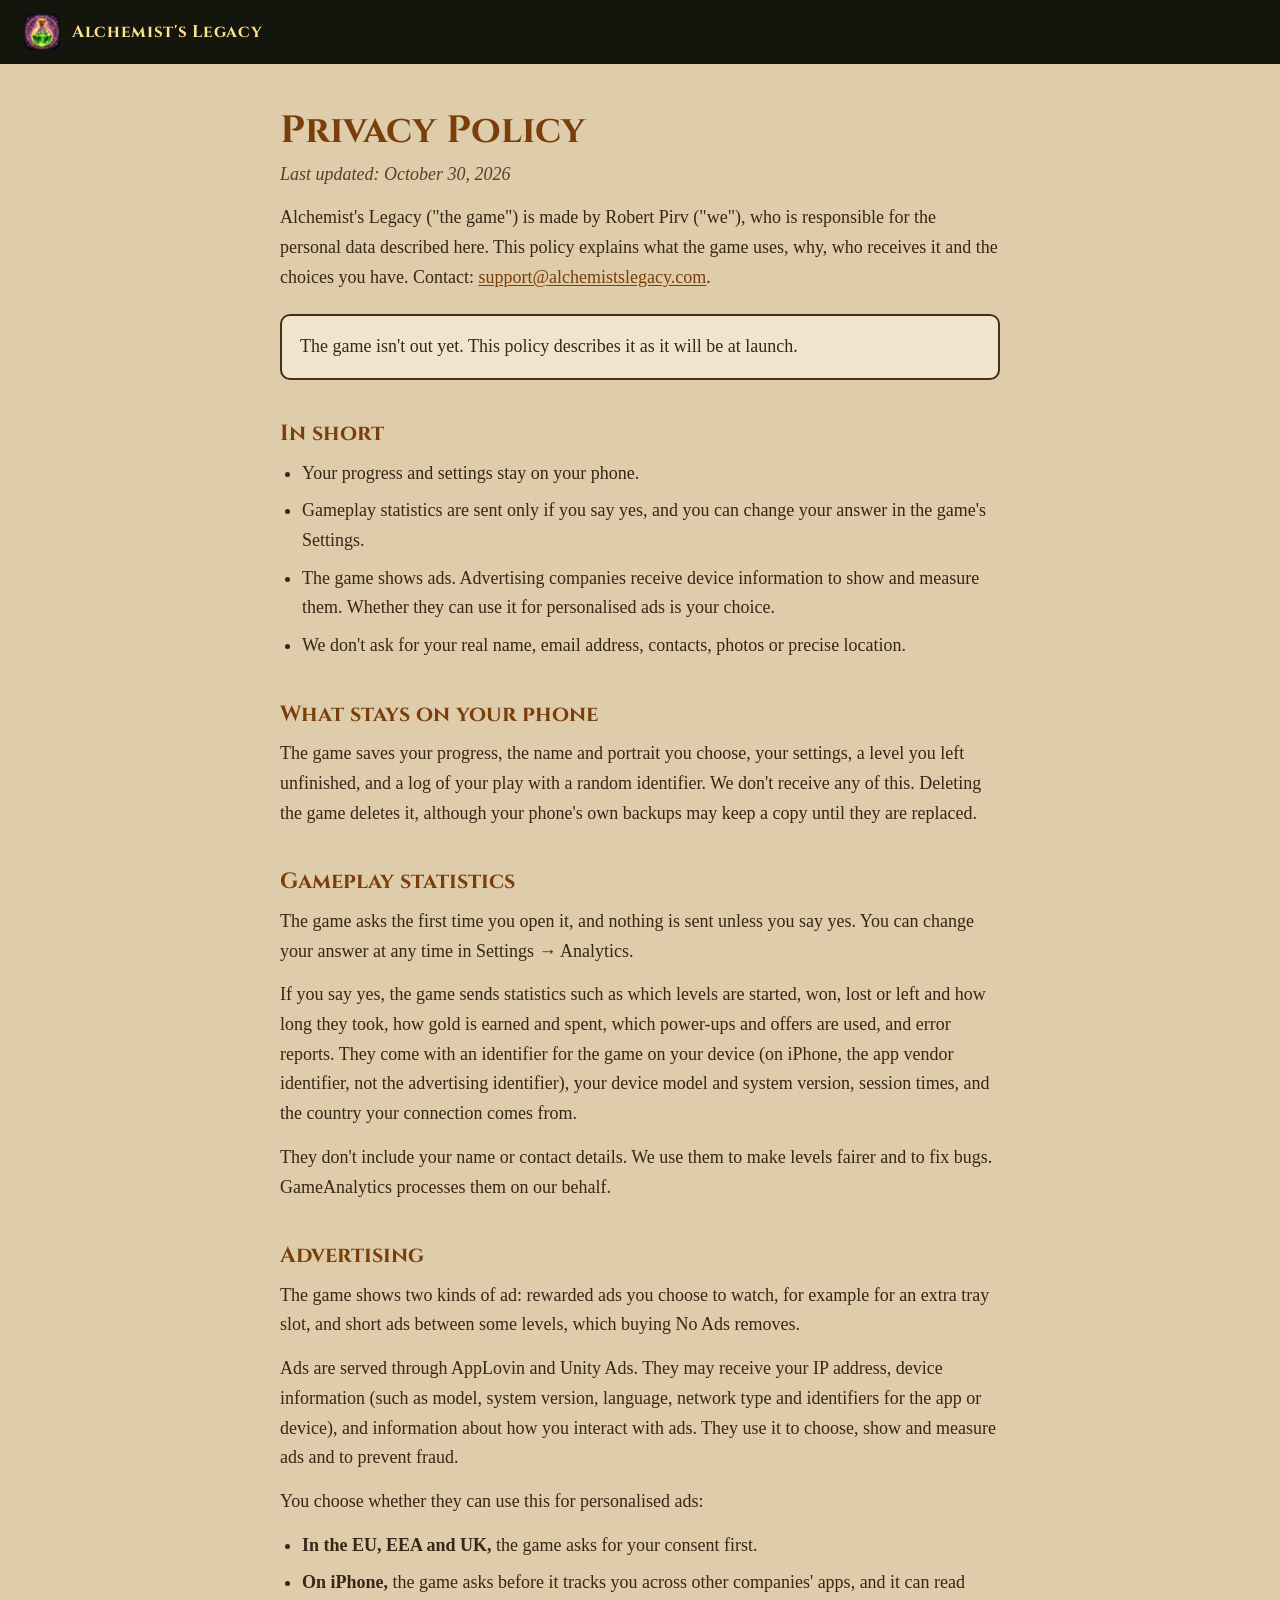
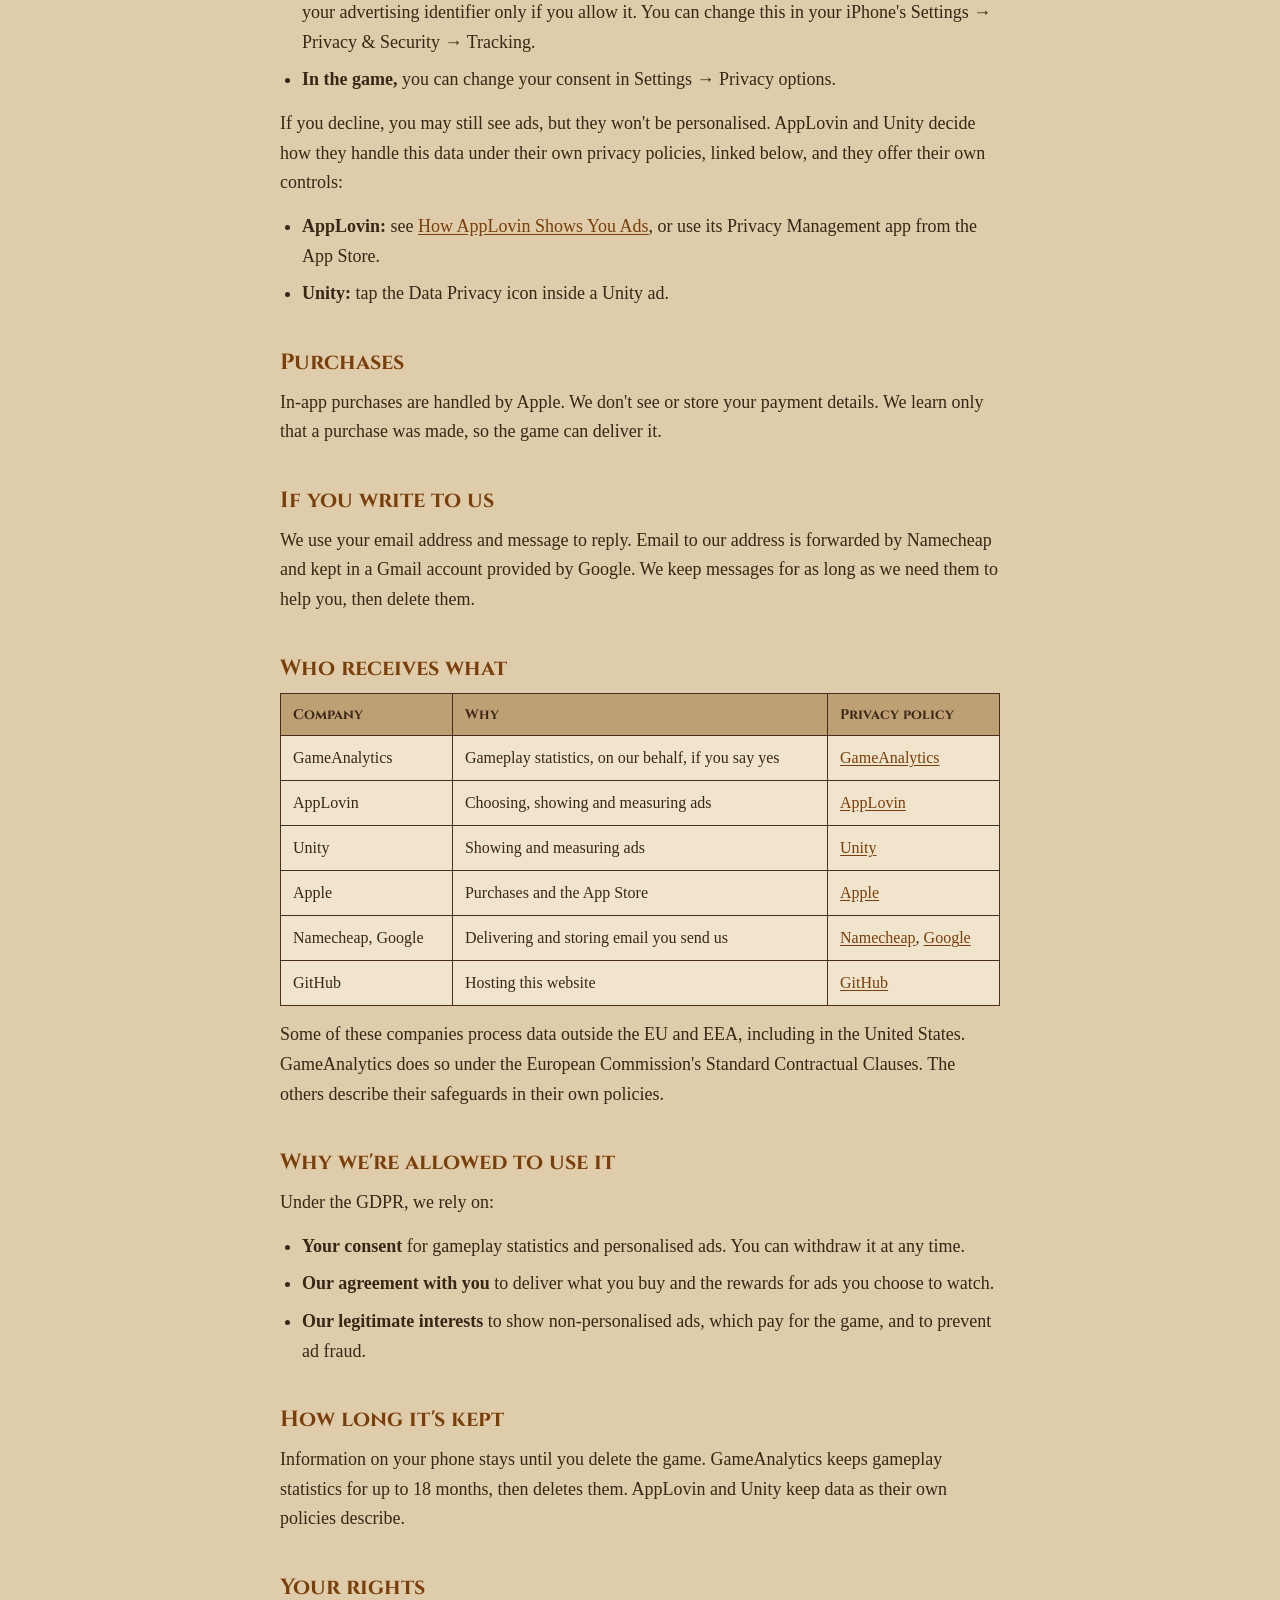
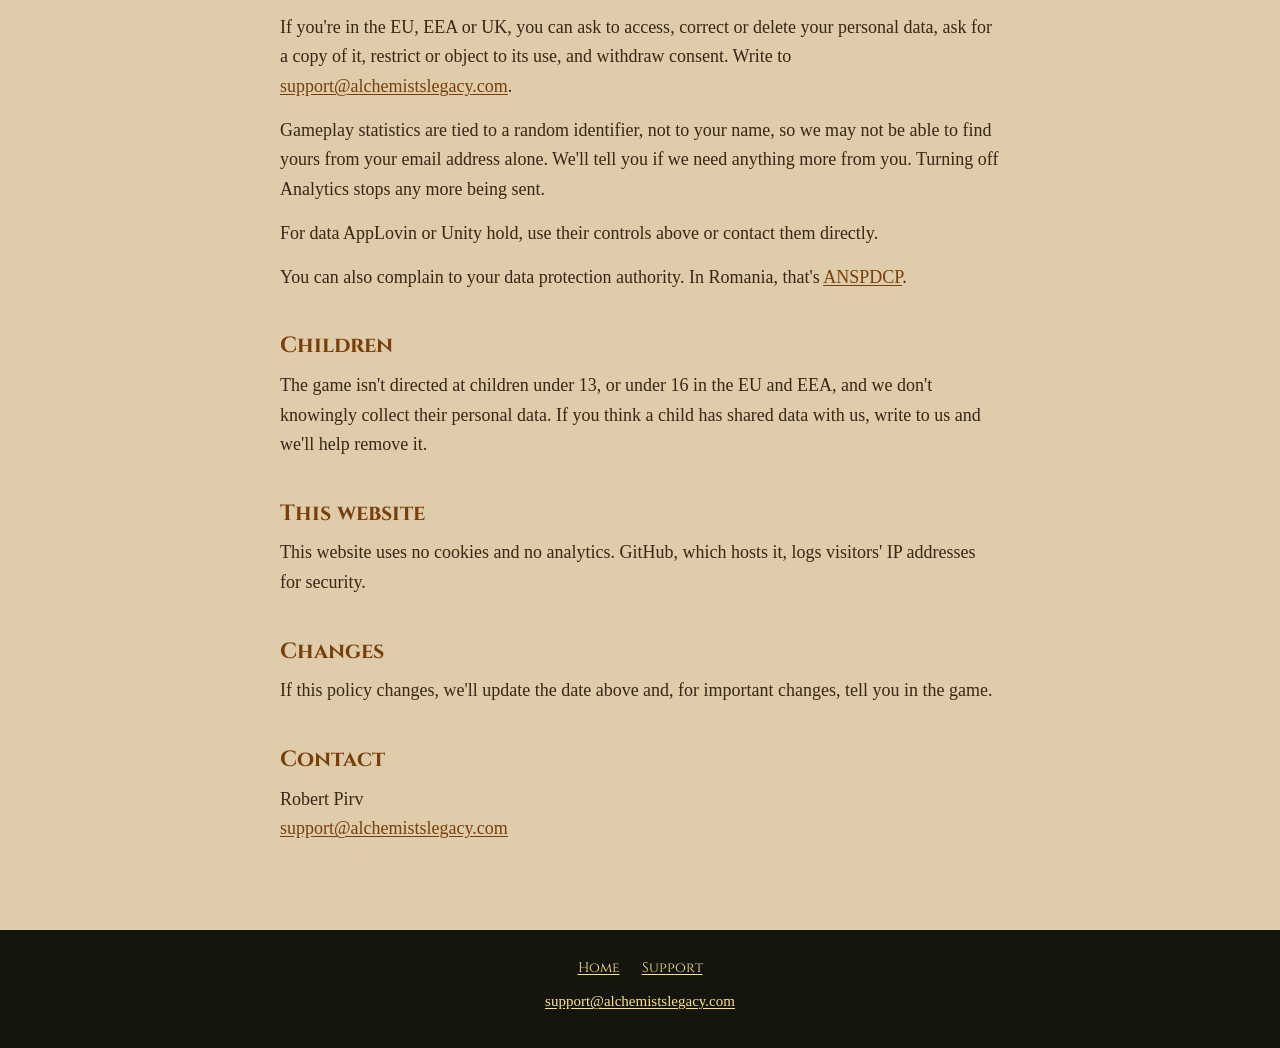
==== privacy/index.html @ 7ab3582b "The website: home, privacy policy, support Co-Authored-By: Claude Opus 5.5 <noreply@anthropic.com>" ====
<!doctype html>
<html lang="en">
<head>
  <meta charset="utf-8">
  <meta name="viewport" content="width=device-width, initial-scale=1">
  <title>Privacy Policy · Alchemist's Legacy</title>
  <meta name="description" content="What Alchemist's Legacy uses, why, who receives it and the choices you have.">
  <link rel="icon" type="image/png" href="../favicon.png">
  <link rel="stylesheet" href="../assets/site.css">
</head>
<body>
  <div class="topbar">
    <a class="brand" href="../"><img src="../assets/icon.png" alt="" width="36" height="36">Alchemist's Legacy</a>
  </div>

  <main class="page">
    <div class="inner">
      <h1>Privacy Policy</h1>
      <p class="updated">Last updated: October 30, 2026</p>

      <p>Alchemist's Legacy ("the game") is made by Robert Pirv ("we"), who is responsible for the personal data described here. This policy explains what the game uses, why, who receives it and the choices you have. Contact: <a href="mailto:support@alchemistslegacy.com">support@alchemistslegacy.com</a>.</p>

      <div class="note">
        <p>The game isn't out yet. This policy describes it as it will be at launch.</p>
      </div>

      <h2>In short</h2>
      <ul>
        <li>Your progress and settings stay on your phone.</li>
        <li>Gameplay statistics are sent only if you say yes, and you can change your answer in the game's Settings.</li>
        <li>The game shows ads. Advertising companies receive device information to show and measure them. Whether they can use it for personalised ads is your choice.</li>
        <li>We don't ask for your real name, email address, contacts, photos or precise location.</li>
      </ul>

      <h2>What stays on your phone</h2>
      <p>The game saves your progress, the name and portrait you choose, your settings, a level you left unfinished, and a log of your play with a random identifier. We don't receive any of this. Deleting the game deletes it, although your phone's own backups may keep a copy until they are replaced.</p>

      <h2>Gameplay statistics</h2>
      <p>The game asks the first time you open it, and nothing is sent unless you say yes. You can change your answer at any time in Settings → Analytics.</p>
      <p>If you say yes, the game sends statistics such as which levels are started, won, lost or left and how long they took, how gold is earned and spent, which power-ups and offers are used, and error reports. They come with an identifier for the game on your device (on iPhone, the app vendor identifier, not the advertising identifier), your device model and system version, session times, and the country your connection comes from.</p>
      <p>They don't include your name or contact details. We use them to make levels fairer and to fix bugs. GameAnalytics processes them on our behalf.</p>

      <h2>Advertising</h2>
      <p>The game shows two kinds of ad: rewarded ads you choose to watch, for example for an extra tray slot, and short ads between some levels, which buying No Ads removes.</p>
      <p>Ads are served through AppLovin and Unity Ads. They may receive your IP address, device information (such as model, system version, language, network type and identifiers for the app or device), and information about how you interact with ads. They use it to choose, show and measure ads and to prevent fraud.</p>
      <p>You choose whether they can use this for personalised ads:</p>
      <ul>
        <li><strong>In the EU, EEA and UK,</strong> the game asks for your consent first.</li>
        <li><strong>On iPhone,</strong> the game asks before it tracks you across other companies' apps, and it can read your advertising identifier only if you allow it. You can change this in your iPhone's Settings → Privacy &amp; Security → Tracking.</li>
        <li><strong>In the game,</strong> you can change your consent in Settings → Privacy options.</li>
      </ul>
      <p>If you decline, you may still see ads, but they won't be personalised. AppLovin and Unity decide how they handle this data under their own privacy policies, linked below, and they offer their own controls:</p>
      <ul>
        <li><strong>AppLovin:</strong> see <a href="https://dash.applovin.com/p/how-applovin-shows-you-ads">How AppLovin Shows You Ads</a>, or use its Privacy Management app from the App Store.</li>
        <li><strong>Unity:</strong> tap the Data Privacy icon inside a Unity ad.</li>
      </ul>

      <h2>Purchases</h2>
      <p>In-app purchases are handled by Apple. We don't see or store your payment details. We learn only that a purchase was made, so the game can deliver it.</p>

      <h2>If you write to us</h2>
      <p>We use your email address and message to reply. Email to our address is forwarded by Namecheap and kept in a Gmail account provided by Google. We keep messages for as long as we need them to help you, then delete them.</p>

      <h2>Who receives what</h2>
      <div class="table-wrap">
        <table>
          <thead>
            <tr><th scope="col">Company</th><th scope="col">Why</th><th scope="col">Privacy policy</th></tr>
          </thead>
          <tbody>
            <tr><td>GameAnalytics</td><td>Gameplay statistics, on our behalf, if you say yes</td><td><a href="https://www.gameanalytics.com/trust/privacy-notice">GameAnalytics</a></td></tr>
            <tr><td>AppLovin</td><td>Choosing, showing and measuring ads</td><td><a href="https://legal.applovin.com/privacy/">AppLovin</a></td></tr>
            <tr><td>Unity</td><td>Showing and measuring ads</td><td><a href="https://unity.com/legal/game-player-and-app-user-privacy-policy">Unity</a></td></tr>
            <tr><td>Apple</td><td>Purchases and the App Store</td><td><a href="https://www.apple.com/legal/privacy/">Apple</a></td></tr>
            <tr><td>Namecheap, Google</td><td>Delivering and storing email you send us</td><td><a href="https://www.namecheap.com/legal/general/privacy-policy/">Namecheap</a>, <a href="https://policies.google.com/privacy">Google</a></td></tr>
            <tr><td>GitHub</td><td>Hosting this website</td><td><a href="https://docs.github.com/en/site-policy/privacy-policies/github-general-privacy-statement">GitHub</a></td></tr>
          </tbody>
        </table>
      </div>
      <p>Some of these companies process data outside the EU and EEA, including in the United States. GameAnalytics does so under the European Commission's Standard Contractual Clauses. The others describe their safeguards in their own policies.</p>

      <h2>Why we're allowed to use it</h2>
      <p>Under the GDPR, we rely on:</p>
      <ul>
        <li><strong>Your consent</strong> for gameplay statistics and personalised ads. You can withdraw it at any time.</li>
        <li><strong>Our agreement with you</strong> to deliver what you buy and the rewards for ads you choose to watch.</li>
        <li><strong>Our legitimate interests</strong> to show non-personalised ads, which pay for the game, and to prevent ad fraud.</li>
      </ul>

      <h2>How long it's kept</h2>
      <p>Information on your phone stays until you delete the game. GameAnalytics keeps gameplay statistics for up to 18 months, then deletes them. AppLovin and Unity keep data as their own policies describe.</p>

      <h2>Your rights</h2>
      <p>If you're in the EU, EEA or UK, you can ask to access, correct or delete your personal data, ask for a copy of it, restrict or object to its use, and withdraw consent. Write to <a href="mailto:support@alchemistslegacy.com">support@alchemistslegacy.com</a>.</p>
      <p>Gameplay statistics are tied to a random identifier, not to your name, so we may not be able to find yours from your email address alone. We'll tell you if we need anything more from you. Turning off Analytics stops any more being sent.</p>
      <p>For data AppLovin or Unity hold, use their controls above or contact them directly.</p>
      <p>You can also complain to your data protection authority. In Romania, that's <a href="https://www.dataprotection.ro/">ANSPDCP</a>.</p>

      <h2>Children</h2>
      <p>The game isn't directed at children under 13, or under 16 in the EU and EEA, and we don't knowingly collect their personal data. If you think a child has shared data with us, write to us and we'll help remove it.</p>

      <h2>This website</h2>
      <p>This website uses no cookies and no analytics. GitHub, which hosts it, logs visitors' IP addresses for security.</p>

      <h2>Changes</h2>
      <p>If this policy changes, we'll update the date above and, for important changes, tell you in the game.</p>

      <h2>Contact</h2>
      <p>Robert Pirv<br><a href="mailto:support@alchemistslegacy.com">support@alchemistslegacy.com</a></p>
    </div>
  </main>

  <footer>
    <nav class="footer-nav" aria-label="Site">
      <a href="../">Home</a>
      <a href="../support/">Support</a>
    </nav>
    <p><a href="mailto:support@alchemistslegacy.com">support@alchemistslegacy.com</a></p>
  </footer>
</body>
</html>
---- assets/site.css ----
/* The game's own palette: ForestUI's parchment, inks and frames. */
@font-face { font-family: "Cinzel"; src: url("fonts/Cinzel-Regular.ttf") format("truetype"); font-weight: 400; font-display: swap; }
@font-face { font-family: "Cinzel"; src: url("fonts/Cinzel-Bold.ttf") format("truetype"); font-weight: 700; font-display: swap; }

:root {
  --page: rgb(222, 204, 170);
  --page-pale: rgb(240, 228, 204);
  --ink: rgb(58, 38, 22);
  --ink-soft: rgb(88, 64, 42);
  --ink-title: rgb(122, 62, 10);
  --frame: rgb(190, 160, 116);
  --rim: rgb(72, 46, 26);
  --night: rgb(20, 22, 14);
  --gold: rgb(255, 226, 140);
  --cream: rgb(255, 248, 232);
}

* { box-sizing: border-box; }

html { -webkit-text-size-adjust: 100%; }

body {
  margin: 0;
  background: var(--night);
  color: var(--ink);
  font: 18px/1.65 Georgia, "Iowan Old Style", "Times New Roman", serif;
}

h1, h2, h3, .brand, .footer-nav, .button { font-family: "Cinzel", Georgia, serif; }

a { color: var(--ink-title); text-underline-offset: 2px; }
a:hover { color: var(--ink); }
a:focus-visible { outline: 3px solid var(--ink-title); outline-offset: 2px; border-radius: 2px; }

/* Top bar on the inner pages */
.topbar {
  display: flex;
  align-items: center;
  justify-content: space-between;
  gap: 16px;
  padding: 14px 24px;
  background: var(--night);
}
.brand {
  display: flex;
  align-items: center;
  gap: 12px;
  color: var(--gold);
  font-weight: 700;
  font-size: 17px;
  letter-spacing: 0.04em;
  text-decoration: none;
}
.brand:hover { color: var(--cream); }
.brand img { width: 36px; height: 36px; border-radius: 8px; display: block; }

/* Home */
.hero {
  position: relative;
  min-height: 100svh;
  display: flex;
  flex-direction: column;
  align-items: center;
  justify-content: flex-end;
  padding: 48px 20px 40px;
  text-align: center;
  background: var(--night);
  color: var(--cream);
}
/* The picture stops above the title, so the flask stays clear of it at any screen shape. */
.hero::before,
.hero::after {
  content: "";
  position: absolute;
  inset: 0 0 140px 0;
}
.hero::before { background: url("forest.jpg") center bottom / cover no-repeat; }
.hero::after { background: linear-gradient(to bottom, rgba(20, 22, 14, 0) 78%, rgb(20, 22, 14) 100%); }
.hero > * { position: relative; z-index: 1; }
.hero h1 {
  margin: 0 0 6px;
  color: var(--gold);
  font-size: clamp(34px, 7vw, 58px);
  line-height: 1.1;
  letter-spacing: 0.03em;
  text-shadow: 0 2px 14px rgba(0, 0, 0, 0.7);
}
.hero .tagline { margin: 0 0 8px; font-size: 21px; }
.hero .soon { margin: 0; color: var(--gold); font-style: italic; }

.about {
  background: var(--page);
  padding: 56px 20px 64px;
}
.about .inner { max-width: 720px; margin: 0 auto; }
.about h2 { margin: 0 0 14px; color: var(--ink-title); font-size: 26px; }
.about p { margin: 0 0 16px; }
.about ul { margin: 0 0 16px; padding-left: 22px; }
.about li { margin-bottom: 8px; }

/* Long pages */
main.page {
  background: var(--page);
  padding: 44px 20px 72px;
}
main.page .inner { max-width: 720px; margin: 0 auto; }
main.page h1 { margin: 0 0 6px; color: var(--ink-title); font-size: clamp(28px, 6vw, 38px); line-height: 1.2; }
main.page h2 { margin: 40px 0 10px; color: var(--ink-title); font-size: 22px; line-height: 1.3; }
main.page h3 { margin: 26px 0 6px; color: var(--ink); font-size: 18px; line-height: 1.35; }
main.page p { margin: 0 0 14px; }
main.page ul { margin: 0 0 14px; padding-left: 22px; }
main.page li { margin-bottom: 8px; }
.updated { color: var(--ink-soft); font-style: italic; }

.note {
  margin: 22px 0;
  padding: 16px 18px;
  background: var(--page-pale);
  border: 2px solid var(--rim);
  border-radius: 10px;
}
.note p:last-child { margin-bottom: 0; }

/* Who gets what */
.table-wrap { overflow-x: auto; margin: 0 0 14px; }
table { width: 100%; min-width: 480px; border-collapse: collapse; font-size: 16px; line-height: 1.5; }
th, td { padding: 10px 12px; border: 1px solid var(--rim); text-align: left; vertical-align: top; }
th { background: var(--frame); font-family: "Cinzel", Georgia, serif; font-size: 14px; }
td { background: var(--page-pale); }

footer {
  padding: 26px 20px 34px;
  background: var(--night);
  color: var(--page);
  text-align: center;
  font-size: 15px;
}
.footer-nav { display: flex; flex-wrap: wrap; justify-content: center; gap: 8px 22px; margin-bottom: 10px; font-size: 14px; }
footer a { color: var(--gold); }
footer a:hover { color: var(--cream); }
footer p { margin: 0; }

@media (max-width: 480px) {
  body { font-size: 17px; }
  .topbar { padding: 12px 16px; }
  .brand { font-size: 15px; }
  main.page, .about { padding-left: 16px; padding-right: 16px; }
}
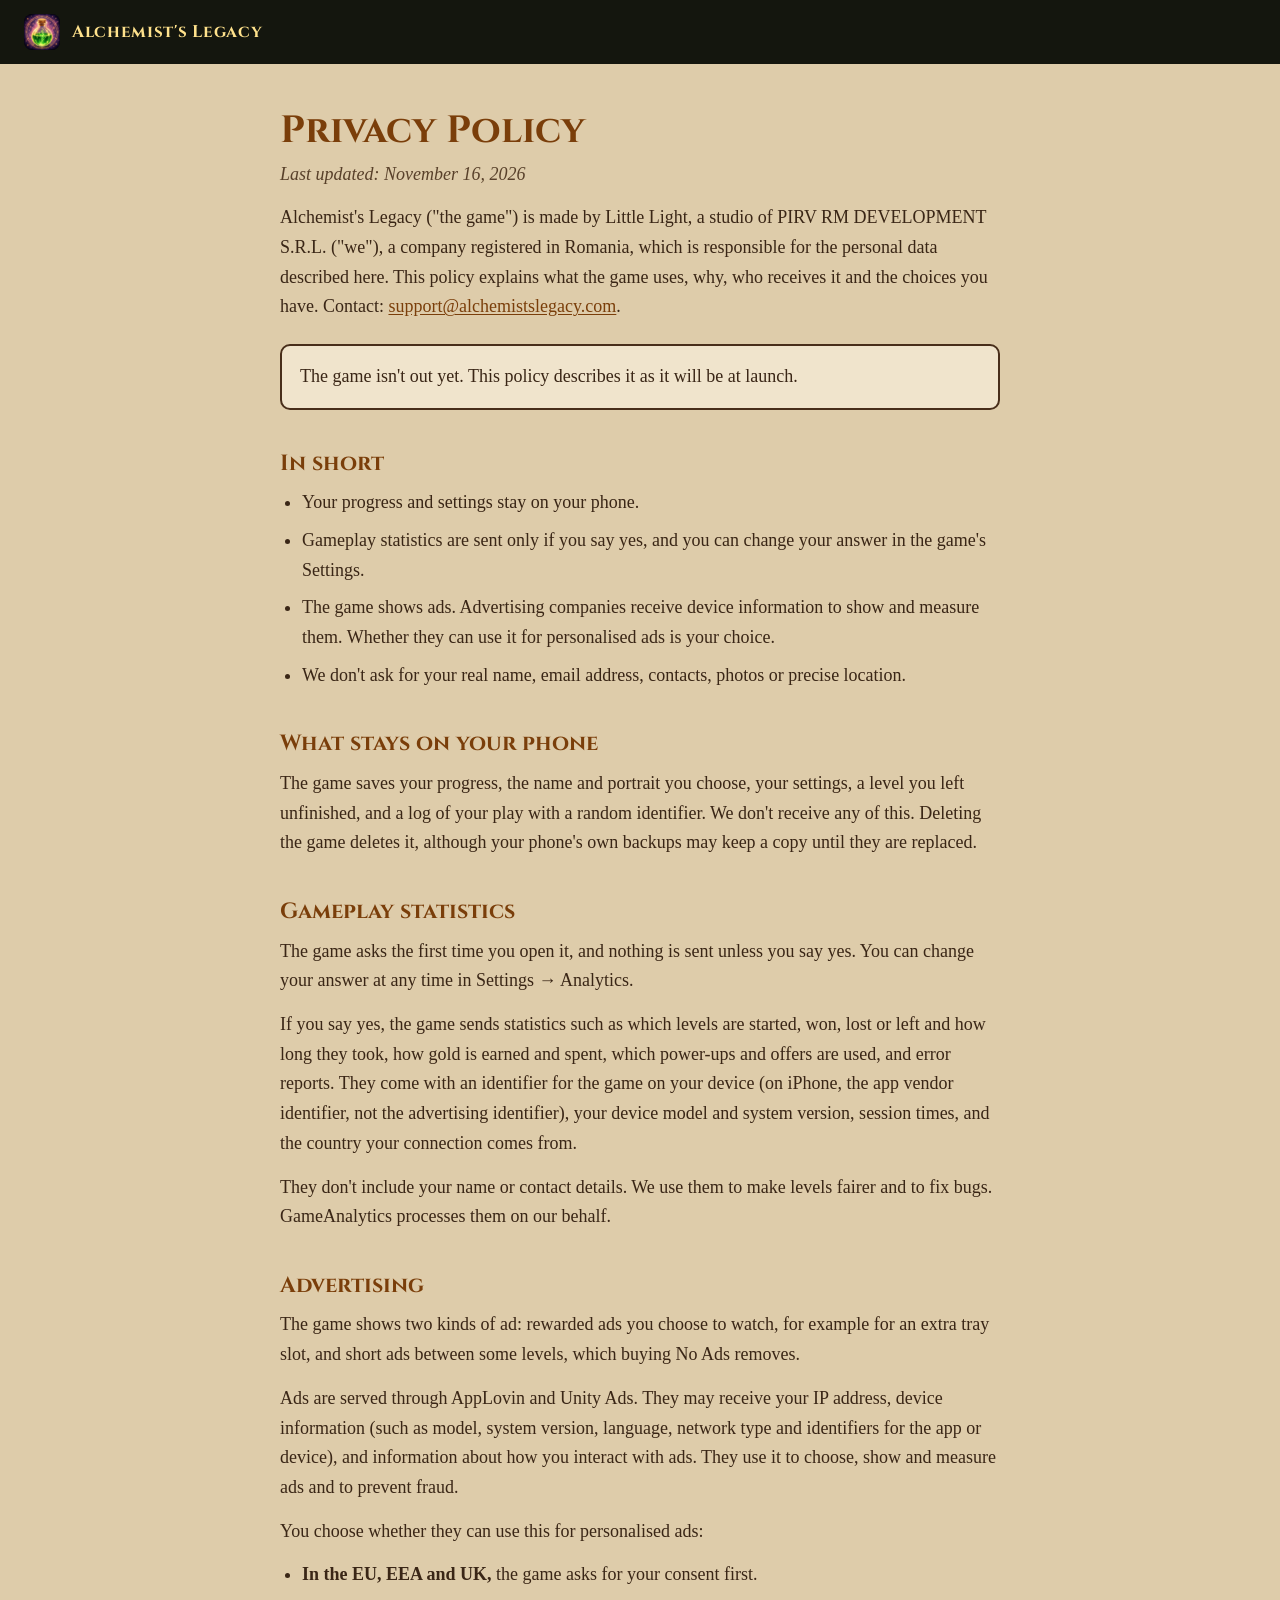
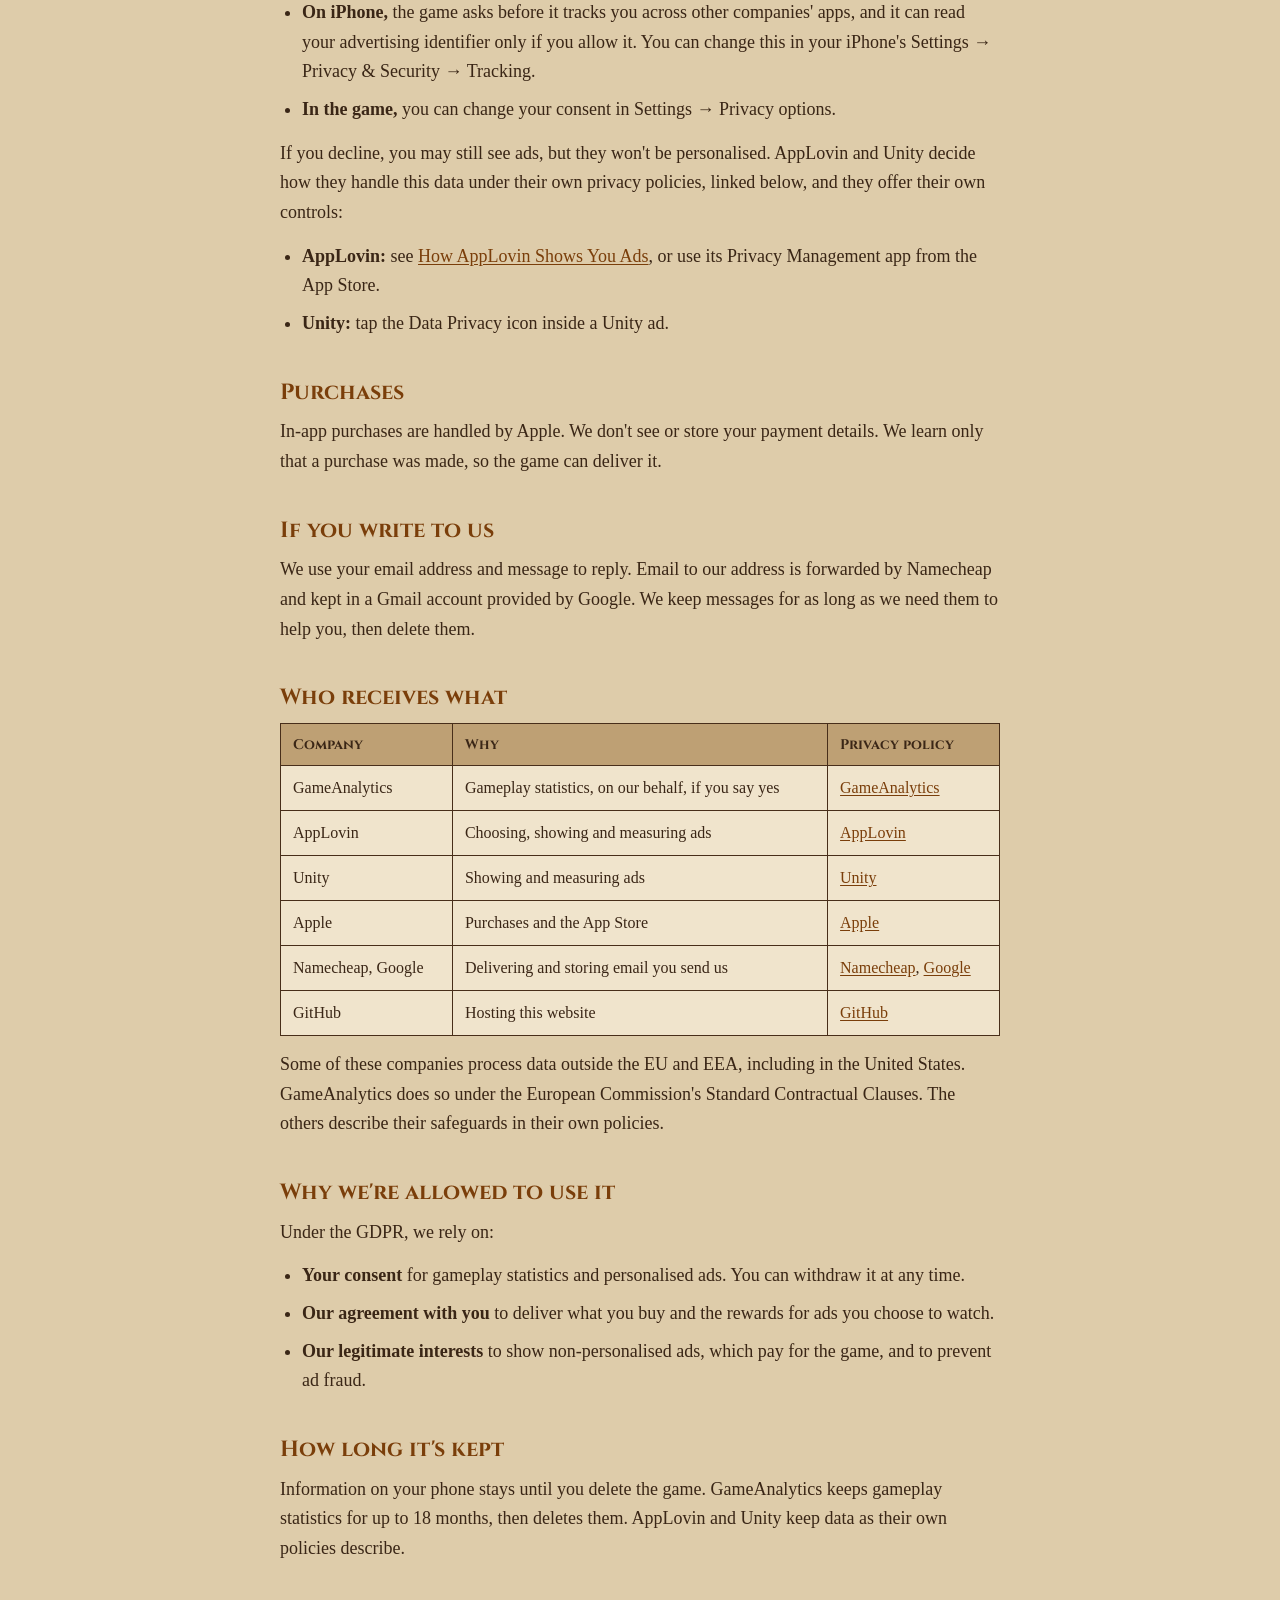
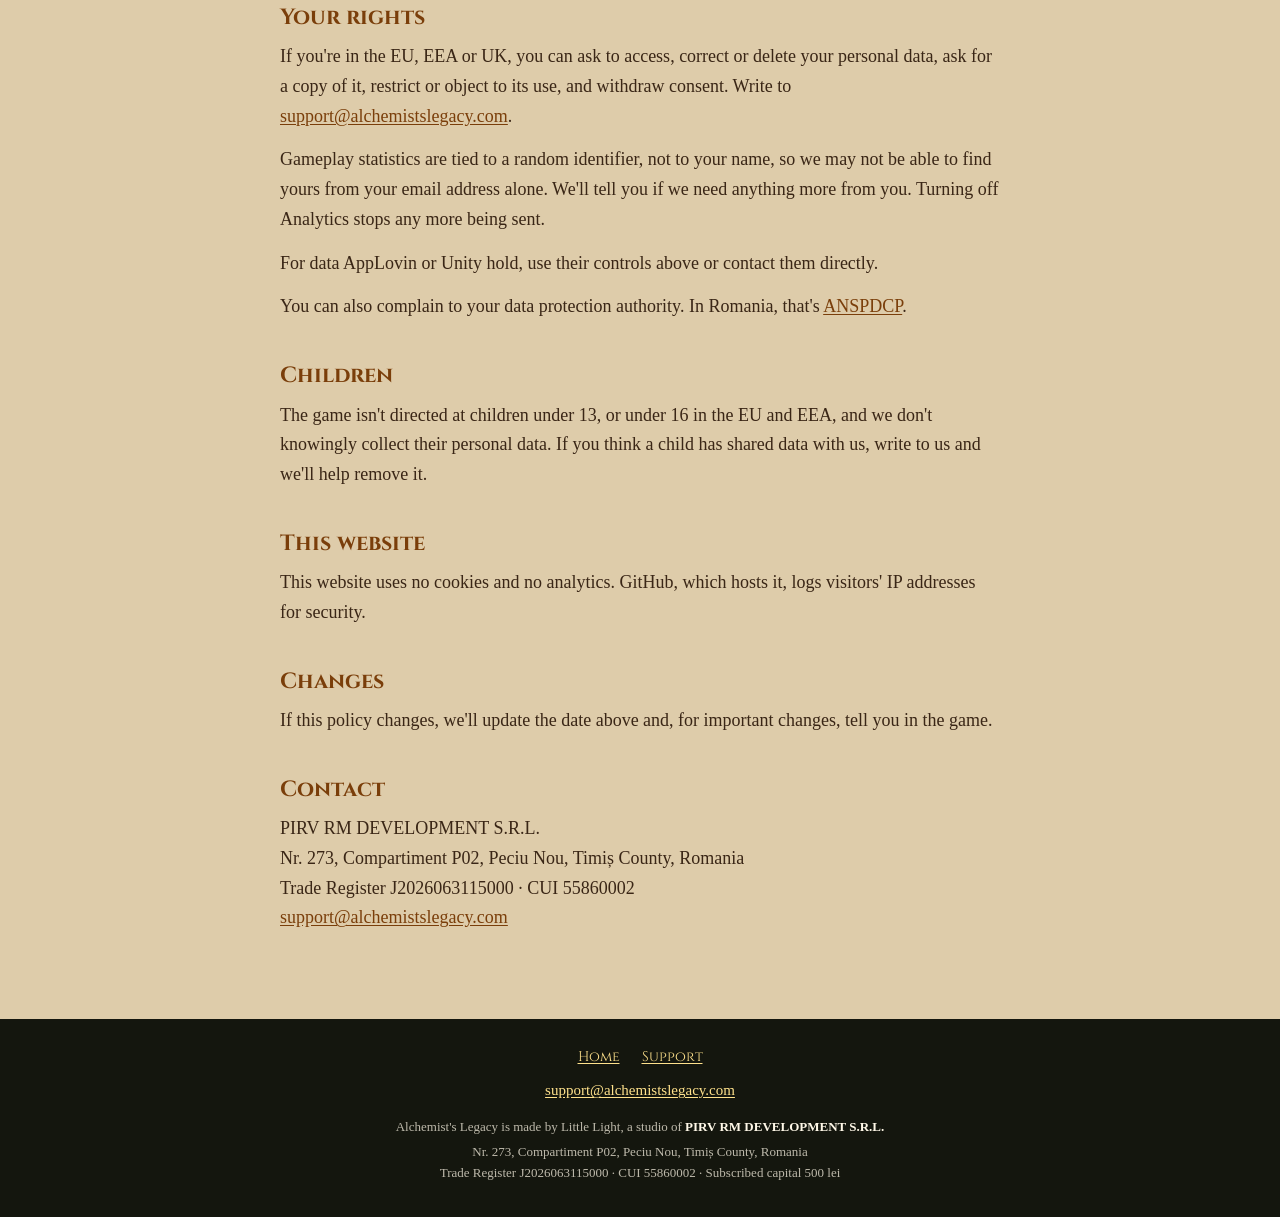
==== commit 6f785b08: "The firm's details: PIRV RM DEVELOPMENT S.R.L. in the footer and the privacy policy Registered 13 No" ====
--- a/privacy/index.html
+++ b/privacy/index.html
@@ -16,9 +16,9 @@
   <main class="page">
     <div class="inner">
       <h1>Privacy Policy</h1>
-      <p class="updated">Last updated: October 30, 2026</p>
+      <p class="updated">Last updated: November 16, 2026</p>
 
-      <p>Alchemist's Legacy ("the game") is made by Robert Pirv ("we"), who is responsible for the personal data described here. This policy explains what the game uses, why, who receives it and the choices you have. Contact: <a href="mailto:support@alchemistslegacy.com">support@alchemistslegacy.com</a>.</p>
+      <p>Alchemist's Legacy ("the game") is made by Little Light, a studio of PIRV RM DEVELOPMENT S.R.L. ("we"), a company registered in Romania, which is responsible for the personal data described here. This policy explains what the game uses, why, who receives it and the choices you have. Contact: <a href="mailto:support@alchemistslegacy.com">support@alchemistslegacy.com</a>.</p>
 
       <div class="note">
         <p>The game isn't out yet. This policy describes it as it will be at launch.</p>
@@ -106,7 +106,10 @@
       <p>If this policy changes, we'll update the date above and, for important changes, tell you in the game.</p>
 
       <h2>Contact</h2>
-      <p>Robert Pirv<br><a href="mailto:support@alchemistslegacy.com">support@alchemistslegacy.com</a></p>
+      <p>PIRV RM DEVELOPMENT S.R.L.<br>
+        Nr. 273, Compartiment P02, Peciu Nou, Timiș County, Romania<br>
+        Trade Register J2026063115000 · CUI 55860002<br>
+        <a href="mailto:support@alchemistslegacy.com">support@alchemistslegacy.com</a></p>
     </div>
   </main>
 
@@ -116,6 +119,9 @@
       <a href="../support/">Support</a>
     </nav>
     <p><a href="mailto:support@alchemistslegacy.com">support@alchemistslegacy.com</a></p>
+    <p class="legal">Alchemist's Legacy is made by Little Light, a studio of <strong>PIRV RM DEVELOPMENT S.R.L.</strong></p>
+    <p class="legal">Nr. 273, Compartiment P02, Peciu Nou, Timiș County, Romania<br>
+      Trade Register J2026063115000 · CUI 55860002 · Subscribed capital 500 lei</p>
   </footer>
 </body>
 </html>
--- a/assets/site.css
+++ b/assets/site.css
@@ -139,6 +139,9 @@
 footer a { color: var(--gold); }
 footer a:hover { color: var(--cream); }
 footer p { margin: 0; }
+footer .legal { margin-top: 14px; font-size: 13px; line-height: 1.6; color: rgba(255, 248, 232, 0.72); }
+footer .legal + .legal { margin-top: 4px; }
+footer .legal strong { color: var(--cream); font-weight: 700; }
 
 @media (max-width: 480px) {
   body { font-size: 17px; }
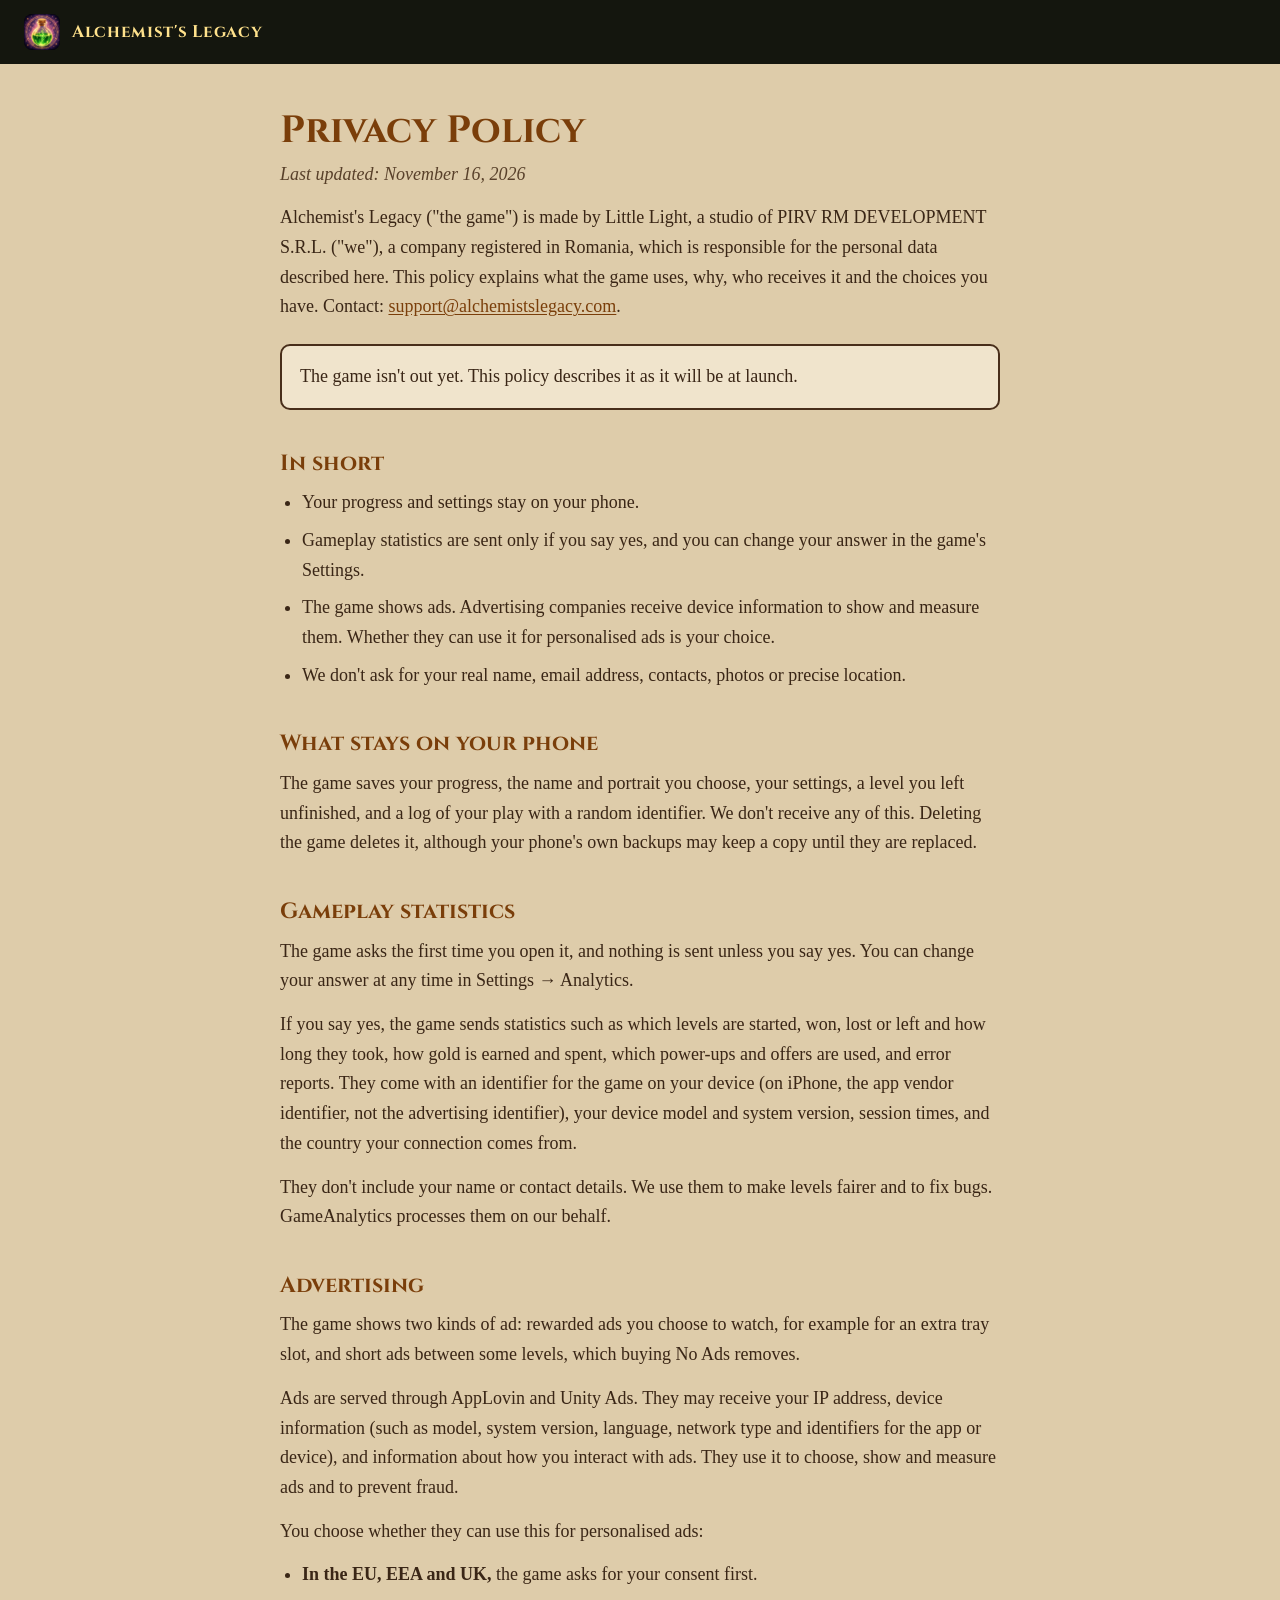
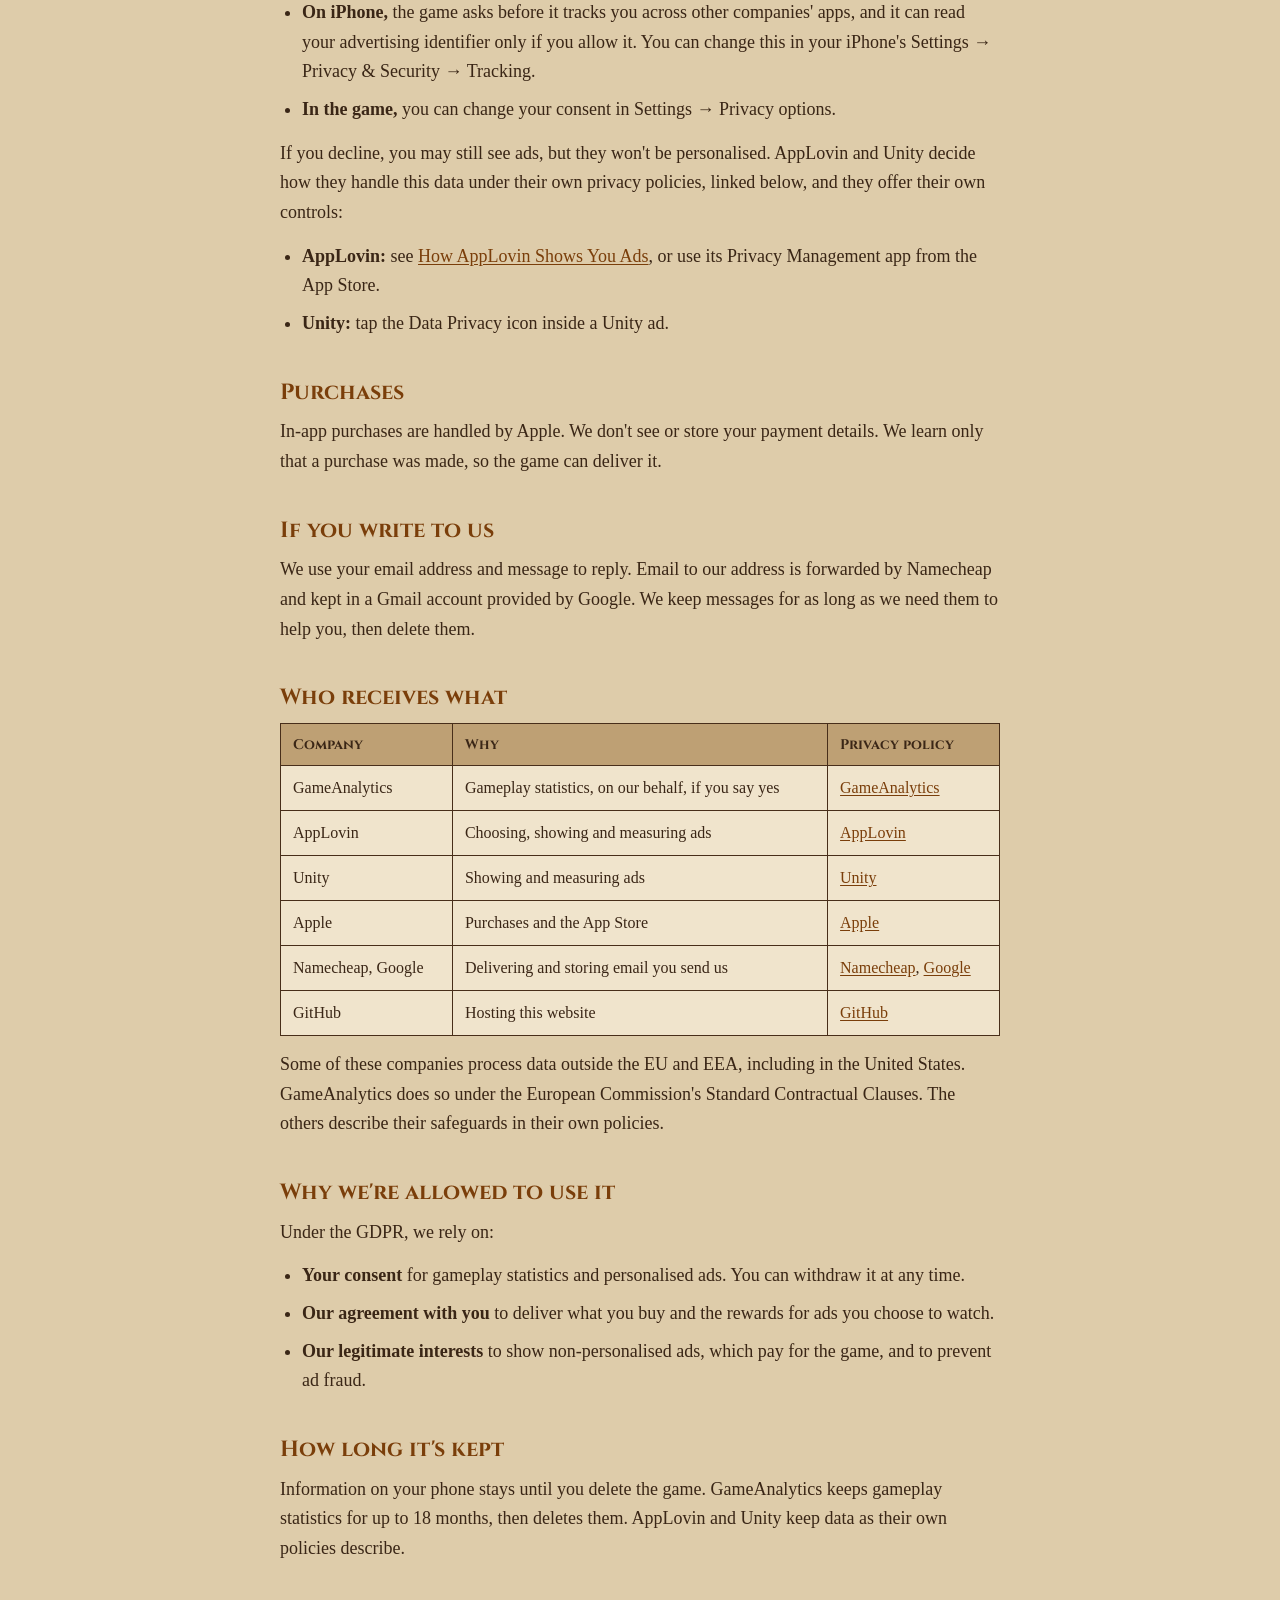
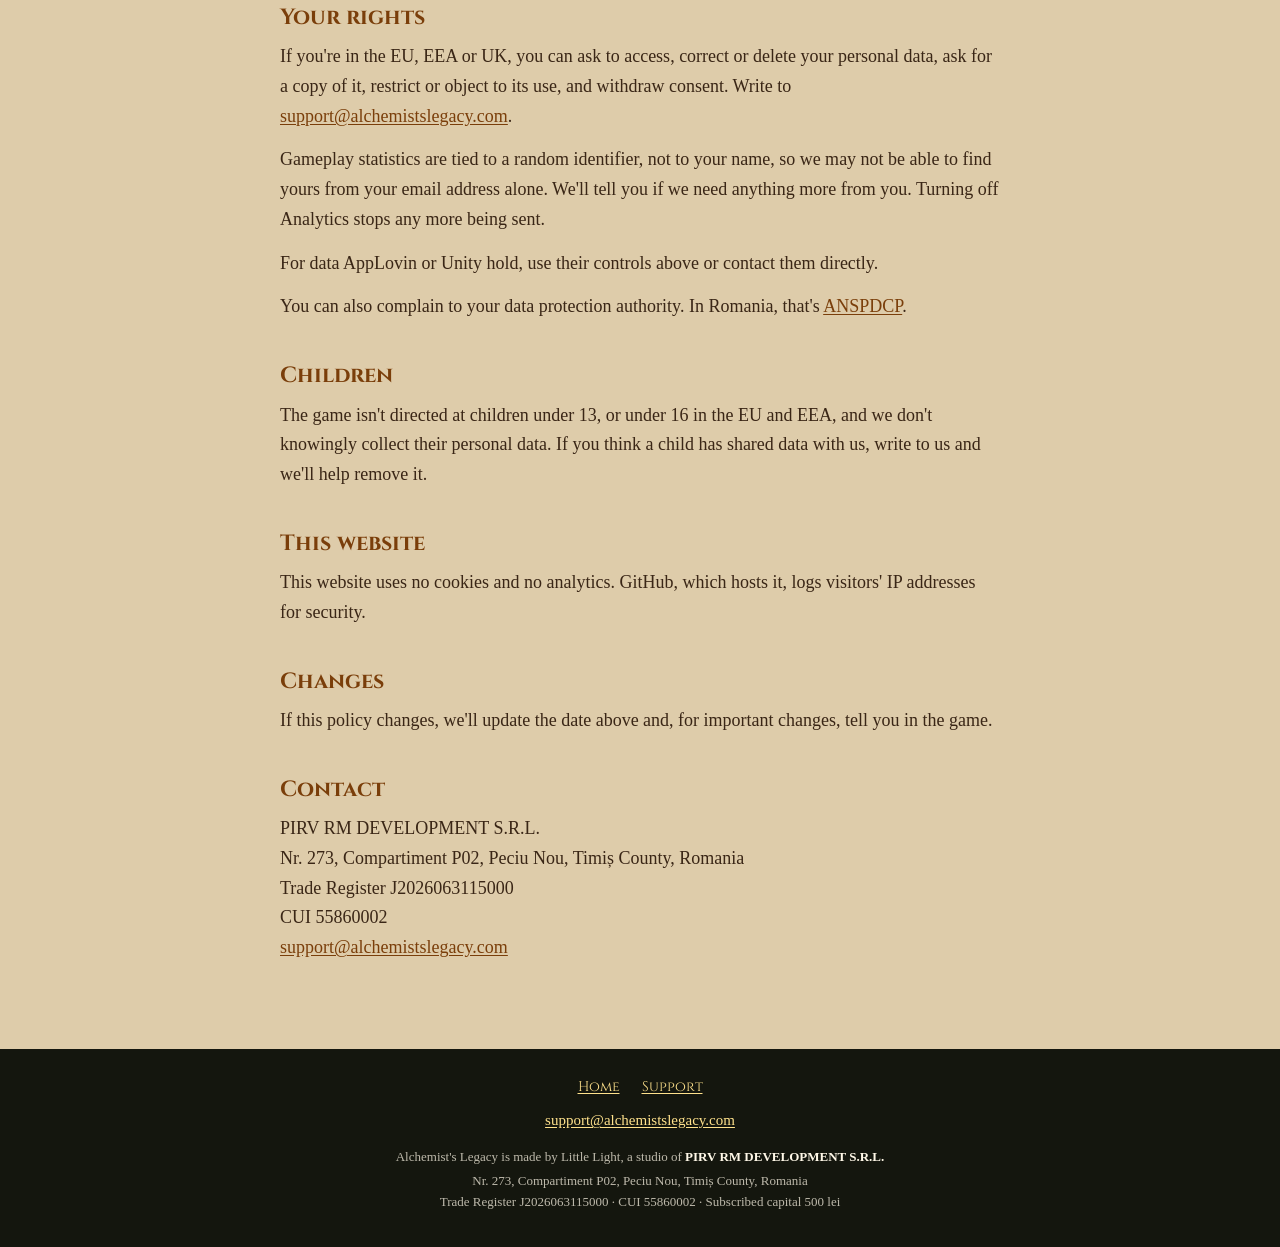
==== commit 7745b4f3: "The privacy policy's contact: the Trade Register number and the CUI on lines of their own Co-Authore" ====
--- a/privacy/index.html
+++ b/privacy/index.html
@@ -108,7 +108,8 @@
       <h2>Contact</h2>
       <p>PIRV RM DEVELOPMENT S.R.L.<br>
         Nr. 273, Compartiment P02, Peciu Nou, Timiș County, Romania<br>
-        Trade Register J2026063115000 · CUI 55860002<br>
+        Trade Register J2026063115000<br>
+        CUI 55860002<br>
         <a href="mailto:support@alchemistslegacy.com">support@alchemistslegacy.com</a></p>
     </div>
   </main>
@@ -121,7 +122,7 @@
     <p><a href="mailto:support@alchemistslegacy.com">support@alchemistslegacy.com</a></p>
     <p class="legal">Alchemist's Legacy is made by Little Light, a studio of <strong>PIRV RM DEVELOPMENT S.R.L.</strong></p>
     <p class="legal">Nr. 273, Compartiment P02, Peciu Nou, Timiș County, Romania<br>
-      Trade Register J2026063115000 · CUI 55860002 · Subscribed capital 500 lei</p>
+      <span class="item">Trade Register J2026063115000</span><span class="sep"> · </span><span class="item">CUI 55860002</span><span class="sep"> · </span><span class="item">Subscribed capital 500 lei</span></p>
   </footer>
 </body>
 </html>
--- a/assets/site.css
+++ b/assets/site.css
@@ -142,10 +142,13 @@
 footer .legal { margin-top: 14px; font-size: 13px; line-height: 1.6; color: rgba(255, 248, 232, 0.72); }
 footer .legal + .legal { margin-top: 4px; }
 footer .legal strong { color: var(--cream); font-weight: 700; }
+footer .legal .item { white-space: nowrap; }
 
 @media (max-width: 480px) {
   body { font-size: 17px; }
   .topbar { padding: 12px 16px; }
   .brand { font-size: 15px; }
   main.page, .about { padding-left: 16px; padding-right: 16px; }
+  footer .legal .sep { display: none; }
+  footer .legal .item { display: block; }
 }
